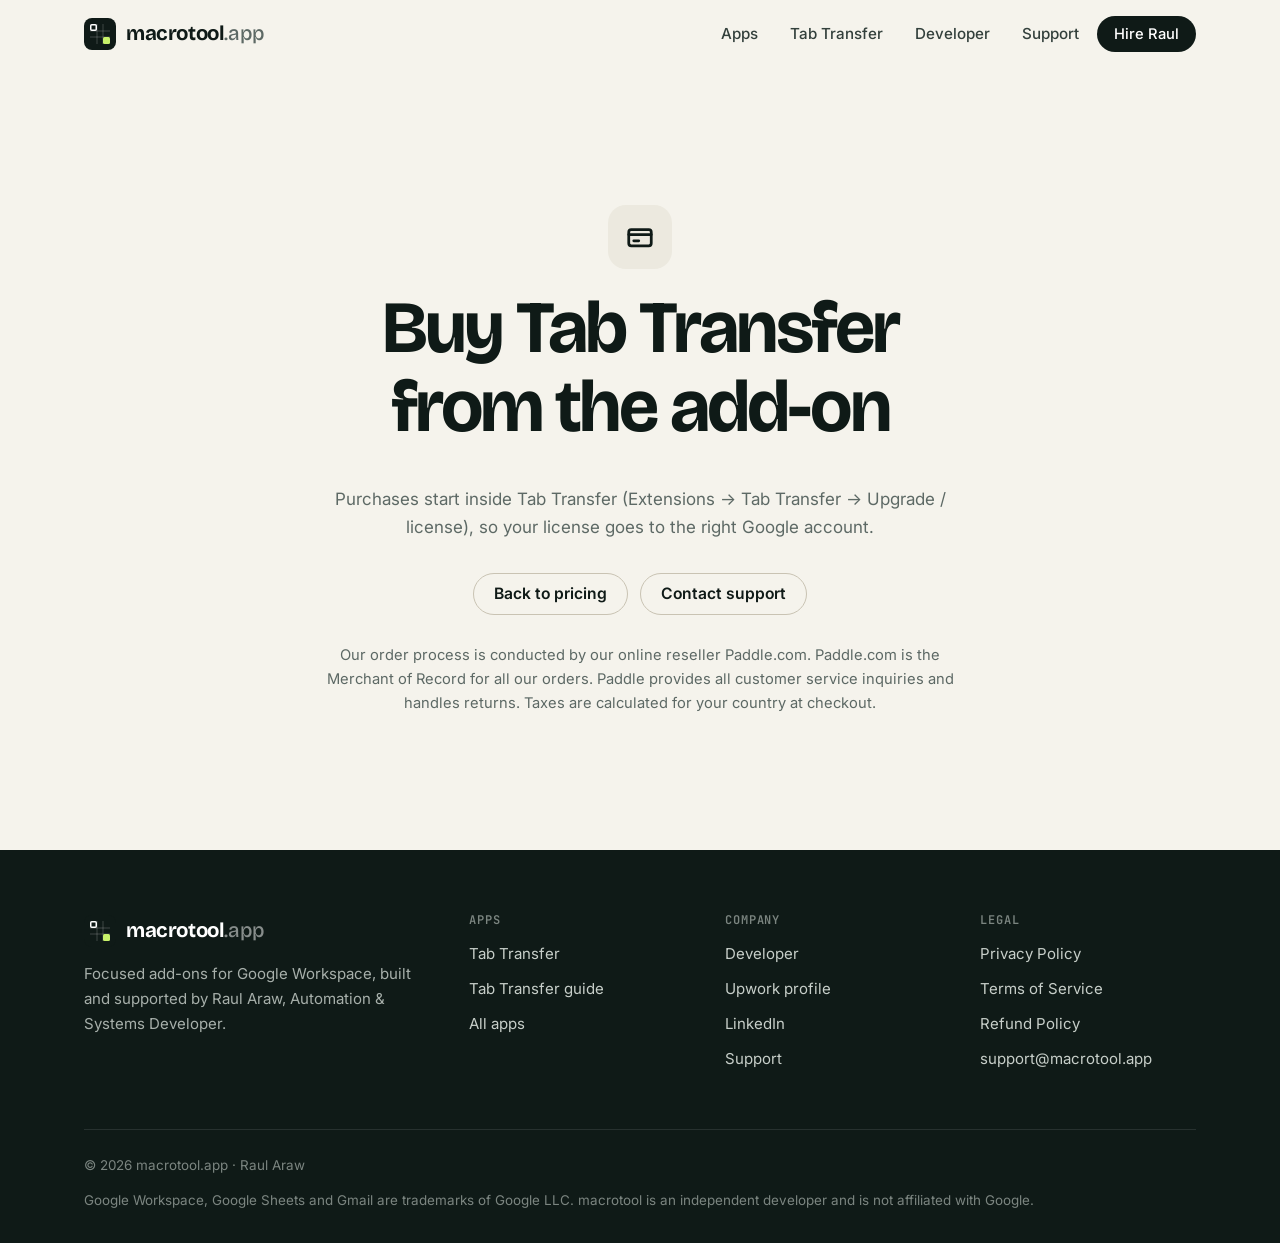
==== checkout/index.html @ 1a5c3128 "Switch payments to Paddle (Merchant of Record): checkout page, refund policy, terms, privacy - /chec" ====
<!doctype html>
<html lang="en" class="no-js">
<head>
<meta charset="utf-8">
<meta name="viewport" content="width=device-width, initial-scale=1">
<title>Checkout | macrotool</title>
<meta name="description" content="Secure checkout for macrotool add-ons, provided by Paddle.">
<meta name="robots" content="noindex">
<link rel="canonical" href="https://macrotool.app/checkout/">
<meta property="og:type" content="website">
<meta property="og:site_name" content="macrotool">
<meta property="og:title" content="Checkout">
<meta property="og:description" content="Secure checkout for macrotool add-ons, provided by Paddle.">
<meta property="og:url" content="https://macrotool.app/checkout/">
<meta property="og:image" content="https://macrotool.app/assets/img/og-image.png">
<meta name="twitter:card" content="summary_large_image">
<meta name="theme-color" content="#f5f3ec">
<link rel="icon" href="../favicon.svg" type="image/svg+xml">
<link rel="apple-touch-icon" href="../assets/img/apple-touch-icon.png">
<link rel="preconnect" href="https://fonts.googleapis.com">
<link rel="preconnect" href="https://fonts.gstatic.com" crossorigin>
<link href="https://fonts.googleapis.com/css2?family=Bricolage+Grotesque:opsz,wght@12..96,500;12..96,600;12..96,700&family=Inter:wght@400;500;600;700&family=JetBrains+Mono:wght@400;500;600&display=swap" rel="stylesheet">
<link rel="stylesheet" href="../assets/css/style.css">
<script>document.documentElement.classList.remove('no-js')</script>
</head>
<body>
<a class="skip" href="#main">Skip to content</a>
<header class="site-header">
  <nav class="wrap nav" aria-label="Main">
    <a class="brand" href="../index.html" aria-label="macrotool home"><svg viewBox="0 0 32 32" aria-hidden="true"><rect width="32" height="32" rx="8" fill="#0f1a17"/><path d="M6 13h20M6 19h20M13 6v20M19 6v20" stroke="#fff" stroke-opacity=".2" stroke-width="1"/><rect x="6.75" y="6.75" width="5.5" height="5.5" rx="1" fill="none" stroke="#fff" stroke-width="1.5"/><rect x="19" y="19" width="7" height="7" rx="1.5" fill="#c8f26a"/></svg><span>macrotool<span class="tld">.app</span></span></a>
    <button class="nav-toggle" aria-label="Open menu" aria-expanded="false" aria-controls="nav-links"><svg viewBox="0 0 24 24" fill="none" stroke="currentColor" stroke-width="2" stroke-linecap="round" aria-hidden="true"><path d="M4 7h16M4 12h16M4 17h16"/></svg></button>
    <ul class="nav-links" id="nav-links"><li><a href="../index.html#apps">Apps</a></li><li><a href="../apps/tab-transfer/">Tab Transfer</a></li><li><a href="../index.html#developer">Developer</a></li><li><a href="../support/">Support</a></li><li><a class="btn btn-primary" href="https://www.upwork.com/freelancers/~010acf1b6183b365bc?mp_source=share" target="_blank" rel="noopener">Hire Raul</a></li></ul>
  </nav>
</header>
<main id="main">
<section class="section">
  <div class="wrap">
    <div id="thanks" class="thanks pending" aria-live="polite">
      <div class="state-ico" aria-hidden="true"><svg viewBox="0 0 24 24" fill="none" stroke="currentColor" stroke-width="2.2" stroke-linecap="round" stroke-linejoin="round"><rect x="3" y="6" width="18" height="13" rx="2"/><path d="M3 10h18M7 15h4"/></svg></div>
      <h1 id="t-title">Opening secure checkout…</h1>
      <p id="t-text" style="color:var(--muted)">The payment window opens on this page in a moment.</p>
      <div class="hero-actions" style="justify-content:center;margin-top:32px">
        <a class="btn btn-ghost" href="../apps/tab-transfer/#pricing">Back to pricing</a>
        <a class="btn btn-ghost" href="../support/">Contact support</a>
      </div>
      <p style="margin-top:28px;color:var(--muted);font-size:.92rem">Our order process is conducted by our online reseller Paddle.com. Paddle.com is the Merchant of Record for all our orders. Paddle provides all customer service inquiries and handles returns. Taxes are calculated for your country at checkout.</p>
    </div>
  </div>
</section>
<script src="https://cdn.paddle.com/paddle/v2/paddle.js"></script>
<script>
(function () {
  // Public Paddle.js client-side tokens (safe to publish; they can only open checkouts).
  var TOKENS = { live: 'live_4203a94ff4bc2932bb79953df84', sandbox: '' };
  var THANKS = '../apps/tab-transfer/thanks/';
  var q = new URLSearchParams(location.search);
  var env = q.get('env') === 'sandbox' ? 'sandbox' : 'live';
  var title = document.getElementById('t-title');
  var text = document.getElementById('t-text');
  function say(t, m) { title.textContent = t; text.textContent = m; }

  if (!q.get('_ptxn')) {
    say('Buy Tab Transfer from the add-on', 'Purchases start inside Tab Transfer (Extensions \u2192 Tab Transfer \u2192 Upgrade / license), so your license goes to the right Google account.');
    return;
  }
  if (!window.Paddle || !TOKENS[env]) {
    say('Checkout could not load', 'Please try again in a minute, or email support@macrotool.app.');
    return;
  }
  if (env === 'sandbox') Paddle.Environment.set('sandbox');
  Paddle.Initialize({
    token: TOKENS[env],
    checkout: { settings: { displayMode: 'overlay', theme: 'light', locale: 'en' } },
    eventCallback: function (ev) {
      if (!ev || !ev.name) return;
      if (ev.name === 'checkout.loaded') say('Complete your purchase', 'Enter your details in the secure Paddle window.');
      if (ev.name === 'checkout.completed') {
        var id = ev.data && ev.data.transaction_id;
        location.href = THANKS + (id ? '?txn=' + encodeURIComponent(id) : '');
      }
      if (ev.name === 'checkout.closed') say('Checkout closed', 'No payment was taken. You can start again from Tab Transfer whenever you like.');
      if (ev.name === 'checkout.error') say('Something went wrong', 'No payment was taken. Please try again from Tab Transfer, or email support@macrotool.app.');
    }
  });
})();
</script>
</main>
<footer class="site-footer">
  <div class="wrap">
    <div class="foot-grid">
      <div>
        <a class="brand" href="../index.html"><svg viewBox="0 0 32 32" aria-hidden="true"><rect width="32" height="32" rx="8" fill="#0f1a17"/><path d="M6 13h20M6 19h20M13 6v20M19 6v20" stroke="#fff" stroke-opacity=".2" stroke-width="1"/><rect x="6.75" y="6.75" width="5.5" height="5.5" rx="1" fill="none" stroke="#fff" stroke-width="1.5"/><rect x="19" y="19" width="7" height="7" rx="1.5" fill="#c8f26a"/></svg><span>macrotool<span class="tld">.app</span></span></a>
        <p style="max-width:30em">Focused add-ons for Google Workspace, built and supported by Raul Araw, Automation &amp; Systems Developer.</p>
      </div>
      <div><h4>Apps</h4><ul><li><a href="../apps/tab-transfer/">Tab Transfer</a></li><li><a href="../apps/tab-transfer/help/">Tab Transfer guide</a></li><li><a href="../index.html#apps">All apps</a></li></ul></div>
      <div><h4>Company</h4><ul><li><a href="../index.html#developer">Developer</a></li><li><a href="https://www.upwork.com/freelancers/~010acf1b6183b365bc?mp_source=share" target="_blank" rel="noopener">Upwork profile</a></li><li><a href="https://www.linkedin.com/in/raularaw/" target="_blank" rel="noopener me">LinkedIn</a></li><li><a href="../support/">Support</a></li></ul></div>
      <div><h4>Legal</h4><ul><li><a href="../privacy/">Privacy Policy</a></li><li><a href="../terms/">Terms of Service</a></li><li><a href="../refunds/">Refund Policy</a></li><li><a href="mailto:support@macrotool.app">support@macrotool.app</a></li></ul></div>
    </div>
    <div class="foot-bottom"><span>&copy; <span data-year>2026</span> macrotool.app &middot; Raul Araw</span><span>Google Workspace, Google Sheets and Gmail are trademarks of Google LLC. macrotool is an independent developer and is not affiliated with Google.</span></div>
  </div>
</footer>
<script src="../assets/js/main.js" defer></script>
</body>
</html>
---- assets/css/style.css ----
/* macrotool.app — shared styles */
:root {
  --ink: #0f1a17;
  --ink-2: #33403c;
  --muted: #5d6965;
  --paper: #f5f3ec;
  --paper-2: #ece9df;
  --surface: #ffffff;
  --line: #ddd8cb;
  --line-2: #c9c3b3;
  --green: #0b5d46;
  --green-2: #0f7a5c;
  --green-deep: #08362a;
  --lime: #c8f26a;
  --lime-2: #e6fab4;
  --amber: #f2b33d;
  --radius: 14px;
  --radius-sm: 8px;
  --shadow: 0 1px 0 rgba(15, 26, 23, .04), 0 12px 32px -12px rgba(15, 26, 23, .18);
  --font-display: "Bricolage Grotesque", "Segoe UI", system-ui, sans-serif;
  --font-body: "Inter", "Segoe UI", system-ui, sans-serif;
  --font-mono: "JetBrains Mono", ui-monospace, "Cascadia Code", Consolas, monospace;
  --wrap: 1160px;
  color-scheme: light;
}

*, *::before, *::after { box-sizing: border-box; }
html { scroll-behavior: smooth; -webkit-text-size-adjust: 100%; }
body {
  margin: 0;
  background: var(--paper);
  color: var(--ink);
  font: 400 17px/1.65 var(--font-body);
  -webkit-font-smoothing: antialiased;
  overflow-x: hidden;
}
/* keep the page from scrolling sideways on phones (clip keeps the sticky header working) */
html, body { overflow-x: clip; }
img { max-width: 100%; display: block; }
a { color: var(--green); text-underline-offset: 3px; }
a:hover { color: var(--green-2); }
:focus-visible { outline: 3px solid var(--green-2); outline-offset: 3px; border-radius: 4px; }
h1, h2, h3, h4 { font-family: var(--font-display); line-height: 1.08; letter-spacing: -.02em; margin: 0 0 .5em; font-weight: 700; }
h1 { font-size: clamp(2.5rem, 6vw, 4.6rem); letter-spacing: -.035em; }
h2 { font-size: clamp(1.9rem, 3.6vw, 2.8rem); letter-spacing: -.03em; }
h3 { font-size: 1.3rem; letter-spacing: -.01em; }
p { margin: 0 0 1em; }
code, kbd, .mono { font-family: var(--font-mono); font-size: .88em; }
code { background: var(--paper-2); padding: .12em .4em; border-radius: 5px; }
kbd { border: 1px solid var(--line-2); border-bottom-width: 2px; border-radius: 5px; padding: .05em .4em; background: var(--surface); }

.wrap { width: 100%; max-width: var(--wrap); margin: 0 auto; padding: 0 24px; }
@media (max-width: 600px) { .wrap { padding: 0 16px; } body { font-size: 16px; } }

.skip { position: absolute; left: -999px; top: 8px; background: var(--ink); color: #fff; padding: 8px 14px; border-radius: 8px; z-index: 100; }
.skip:focus { left: 8px; }

/* ---------- header ---------- */
.site-header {
  position: sticky; top: 0; z-index: 50;
  background: color-mix(in srgb, var(--paper) 88%, transparent);
  backdrop-filter: saturate(1.4) blur(10px);
  -webkit-backdrop-filter: saturate(1.4) blur(10px);
  border-bottom: 1px solid transparent;
  transition: border-color .2s;
}
.site-header.scrolled { border-bottom-color: var(--line); }
.nav { display: flex; align-items: center; justify-content: space-between; height: 68px; gap: 16px; }
.brand { display: inline-flex; align-items: center; gap: 10px; text-decoration: none; color: var(--ink); font-family: var(--font-display); font-weight: 700; font-size: 1.28rem; letter-spacing: -.02em; }
.brand:hover { color: var(--ink); }
.brand svg { width: 32px; height: 32px; flex: none; }
.brand .tld { color: var(--muted); font-weight: 500; }
.nav-links { display: flex; align-items: center; gap: 4px; list-style: none; margin: 0; padding: 0; }
.nav-links a { display: block; padding: 8px 14px; border-radius: 999px; text-decoration: none; color: var(--ink-2); font-weight: 500; font-size: .95rem; }
.nav-links a:hover, .nav-links a[aria-current="page"] { background: var(--paper-2); color: var(--ink); }
.nav-toggle { display: none; background: none; border: 1px solid var(--line-2); border-radius: 10px; width: 42px; height: 42px; cursor: pointer; color: var(--ink); }
.nav-toggle svg { width: 20px; height: 20px; }
@media (max-width: 820px) {
  .nav-toggle { display: inline-grid; place-items: center; }
  .nav-links { position: absolute; top: 68px; left: 0; right: 0; flex-direction: column; align-items: stretch; background: var(--paper); border-bottom: 1px solid var(--line); padding: 8px 16px 16px; display: none; }
  .nav-links.open { display: flex; }
  .nav-links a { padding: 12px 14px; }
  .nav-links .btn { margin-top: 6px; text-align: center; justify-content: center; }
}

/* ---------- buttons ---------- */
.btn {
  display: inline-flex; align-items: center; gap: 8px;
  padding: 12px 20px; border-radius: 999px; border: 1px solid transparent;
  font: 600 .98rem/1 var(--font-body); text-decoration: none; cursor: pointer;
  transition: transform .15s ease, background .15s, box-shadow .15s, color .15s;
}
.btn svg { width: 18px; height: 18px; }
.btn-primary { background: var(--ink); color: #fff; }
.btn-primary:hover { background: var(--green); color: #fff; transform: translateY(-1px); }
.btn-lime { background: var(--lime); color: var(--ink); }
.btn-lime:hover { background: #d6f78a; color: var(--ink); transform: translateY(-1px); }
.btn-ghost { background: transparent; color: var(--ink); border-color: var(--line-2); }
.btn-ghost:hover { border-color: var(--ink); color: var(--ink); }
.btn-ghost-light { color: #fff; border-color: rgba(255,255,255,.3); background: transparent; }
.btn-ghost-light:hover { color: #fff; border-color: #fff; }
.nav-links .btn { padding: 10px 16px; font-size: .92rem; }
.nav-links .btn-primary, .nav-links .btn-primary:hover { color: #fff; }

/* ---------- labels / cell references ---------- */
.cellref {
  display: inline-flex; align-items: center; gap: 10px;
  font: 500 .78rem/1 var(--font-mono); letter-spacing: .04em; text-transform: uppercase; color: var(--muted);
  margin-bottom: 18px;
}
.cellref b { display: inline-grid; place-items: center; min-width: 30px; height: 22px; padding: 0 6px; border: 1.5px solid var(--green); color: var(--green); border-radius: 4px; font-weight: 600; background: var(--surface); }
.on-dark .cellref { color: rgba(255,255,255,.6); }
.on-dark .cellref b { border-color: var(--lime); color: var(--lime); background: transparent; }

/* ---------- hero ---------- */
.hero { position: relative; padding: 72px 0 96px; overflow: hidden; }
.grid-bg {
  position: absolute; inset: 0; z-index: -1; pointer-events: none;
  background-image:
    linear-gradient(var(--line) 1px, transparent 1px),
    linear-gradient(90deg, var(--line) 1px, transparent 1px);
  background-size: 120px 34px;
  background-position: -1px -1px;
  mask-image: radial-gradient(ellipse 80% 70% at 70% 30%, #000 20%, transparent 75%);
  -webkit-mask-image: radial-gradient(ellipse 80% 70% at 70% 30%, #000 20%, transparent 75%);
  opacity: .7;
}
.hero-inner { display: grid; grid-template-columns: 1.05fr .95fr; gap: 56px; align-items: center; }
.hero h1 .hl { position: relative; white-space: nowrap; }
.hero h1 .hl::after { content: ""; position: absolute; left: -4px; right: -4px; bottom: .06em; height: .32em; background: var(--lime); z-index: -1; border-radius: 3px; }
.hero .lede { font-size: 1.2rem; color: var(--ink-2); max-width: 34em; }
.hero-actions { display: flex; flex-wrap: wrap; gap: 12px; margin-top: 28px; }
.hero-meta { display: flex; flex-wrap: wrap; gap: 8px 22px; margin-top: 32px; color: var(--muted); font-size: .92rem; }
.hero-meta span { display: inline-flex; align-items: center; gap: 8px; }
.hero-meta svg { width: 16px; height: 16px; color: var(--green); }
@media (max-width: 960px) { .hero-inner { grid-template-columns: 1fr; gap: 44px; } .hero { padding: 48px 0 72px; } }

/* formula bar + sheet mock */
.sheet {
  background: var(--surface); border: 1px solid var(--line-2); border-radius: var(--radius);
  box-shadow: var(--shadow); overflow: hidden; font-size: .86rem;
}
.sheet-bar { display: flex; align-items: center; gap: 0; border-bottom: 1px solid var(--line); font-family: var(--font-mono); font-size: .8rem; }
.sheet-bar .ref { padding: 10px 14px; border-right: 1px solid var(--line); color: var(--muted); min-width: 64px; }
.sheet-bar .fx { padding: 10px 12px; color: var(--muted); font-style: italic; border-right: 1px solid var(--line); }
.sheet-bar .formula { padding: 10px 14px; color: var(--ink); white-space: nowrap; overflow: hidden; text-overflow: ellipsis; flex: 1; }
.formula .fn { color: var(--green); font-weight: 600; }
.formula .str { color: #a2541b; }
.caret { display: inline-block; width: 2px; height: 1.05em; background: var(--ink); vertical-align: -2px; margin-left: 1px; animation: blink 1.1s steps(1) infinite; }
@keyframes blink { 50% { opacity: 0; } }

.sheet table { width: 100%; border-collapse: collapse; table-layout: fixed; }
.sheet th, .sheet td { border-right: 1px solid var(--line); border-bottom: 1px solid var(--line); padding: 8px 10px; text-align: left; white-space: nowrap; overflow: hidden; text-overflow: ellipsis; }
.sheet th { background: var(--paper); font: 500 .74rem/1 var(--font-mono); color: var(--muted); text-align: center; padding: 6px; }
.sheet th:first-child, .sheet td:first-child { width: 38px; text-align: center; background: var(--paper); color: var(--muted); font: 500 .74rem/1 var(--font-mono); }
.sheet tr.head td { font-weight: 600; background: #fbfaf6; }
.sheet td:last-child, .sheet th:last-child { border-right: 0; }
.pill { display: inline-block; padding: 2px 10px; border-radius: 999px; font-size: .76rem; font-weight: 600; }
.pill.wait { background: #fdf0d2; color: #8a5a00; }
.pill.go { background: var(--lime-2); color: #2c5300; }
.pill.done { background: #dcefe8; color: var(--green); }
.pill.neutral { background: var(--paper-2); color: var(--ink-2); }
.sheet-tabs { display: flex; gap: 2px; padding: 6px 8px 0; background: var(--paper); border-top: 1px solid var(--line); font-size: .8rem; }
.sheet-tabs span { padding: 7px 14px; border-radius: 8px 8px 0 0; color: var(--muted); display: inline-flex; gap: 6px; align-items: center; }
.sheet-tabs span.active { background: var(--surface); color: var(--green); font-weight: 600; box-shadow: inset 0 2px 0 var(--green); }
.sheet-tabs .count { font: 600 .7rem/1 var(--font-mono); background: var(--paper-2); padding: 3px 6px; border-radius: 6px; color: var(--ink-2); }

/* animated transfer demo */
.demo tr.mover td { transition: background .3s; }
.demo.play tr.mover { animation: moveRow 6s ease-in-out infinite; }
.demo.play tr.mover .status-a { animation: swapA 6s steps(1) infinite; }
.demo.play tr.mover .status-b { animation: swapB 6s steps(1) infinite; }
.demo.play .count-done { animation: bump 6s ease infinite; }
.swap { display: inline-grid; }
.swap > * { grid-area: 1 / 1; justify-self: start; }
.status-b { opacity: 0; }
@keyframes swapA { 0%, 24% { opacity: 1; } 25%, 100% { opacity: 0; } }
@keyframes swapB { 0%, 24% { opacity: 0; } 25%, 100% { opacity: 1; } }
@keyframes moveRow {
  0%, 24% { opacity: 1; transform: none; background: transparent; }
  25%, 45% { background: var(--lime-2); opacity: 1; transform: none; }
  62% { opacity: 0; transform: translateX(40px); }
  63%, 88% { opacity: 0; transform: translateX(-20px); }
  100% { opacity: 1; transform: none; }
}
@keyframes bump {
  0%, 60% { background: var(--paper-2); color: var(--ink-2); }
  64%, 86% { background: var(--green); color: #fff; }
  100% { background: var(--paper-2); color: var(--ink-2); }
}
@media (prefers-reduced-motion: reduce) {
  .demo.play tr.mover, .demo.play .count-done, .caret { animation: none !important; }
}

/* floating chips around hero mock */
.mock-wrap { position: relative; }
.chip {
  position: absolute; z-index: 2; background: var(--ink); color: #fff; border-radius: 12px; padding: 10px 14px;
  font-size: .82rem; line-height: 1.3; box-shadow: var(--shadow); display: flex; gap: 10px; align-items: center;
}
.chip svg { width: 18px; height: 18px; color: var(--lime); flex: none; }
.chip small { display: block; color: rgba(255,255,255,.6); font-size: .74rem; }
.chip-a { right: -18px; top: -22px; }
.chip-b { left: -22px; bottom: -26px; background: var(--surface); color: var(--ink); border: 1px solid var(--line-2); }
.chip-b svg { color: var(--green); }
.chip-b small { color: var(--muted); }
@media (max-width: 600px) { .chip-a { right: 6px; top: -30px; } .chip-b { left: 6px; bottom: -34px; } }

/* ---------- sections ---------- */
.section { padding: 96px 0; }
.section-tight { padding: 64px 0; }
.section-head { max-width: 680px; margin-bottom: 48px; }
.section-head p { color: var(--muted); font-size: 1.08rem; }
.dark { background: var(--green-deep); color: #e8efe9; }
.dark h2, .dark h3 { color: #fff; }
.dark a { color: var(--lime); }
.band { border-top: 1px solid var(--line); border-bottom: 1px solid var(--line); background: var(--surface); }
@media (max-width: 600px) { .section { padding: 64px 0; } }

/* app cards */
.apps-grid { display: grid; grid-template-columns: repeat(3, 1fr); gap: 20px; }
.app-card {
  position: relative; display: flex; flex-direction: column; background: var(--surface); border: 1px solid var(--line);
  border-radius: var(--radius); padding: 28px; text-decoration: none; color: var(--ink); min-height: 300px;
  transition: transform .2s ease, box-shadow .2s, border-color .2s;
}
a.app-card:hover { transform: translateY(-3px); box-shadow: var(--shadow); border-color: var(--line-2); color: var(--ink); }
.app-card.featured { grid-column: span 2; background: var(--ink); color: #e8efe9; border-color: var(--ink); display: grid; grid-template-columns: 1fr 1fr; gap: 28px; align-items: center; }
.app-card.featured h3 { color: #fff; font-size: 1.9rem; }
.app-card.featured p { color: rgba(232,239,233,.78); }
a.app-card.featured:hover { color: #e8efe9; border-color: var(--green); }
.app-icon { width: 56px; height: 56px; border-radius: 14px; display: grid; place-items: center; margin-bottom: 18px; }
.app-icon svg { width: 56px; height: 56px; }
.app-tag { display: inline-flex; align-items: center; gap: 6px; font: 600 .72rem/1 var(--font-mono); text-transform: uppercase; letter-spacing: .06em; padding: 6px 10px; border-radius: 999px; margin-bottom: 14px; }
.app-tag.live { background: var(--lime); color: var(--ink); }
.app-tag.soon { background: var(--paper-2); color: var(--muted); }
.app-card .more { margin-top: auto; padding-top: 16px; font-weight: 600; display: inline-flex; align-items: center; gap: 6px; color: var(--green); }
.app-card.featured .more { color: var(--lime); }
.app-card .more svg { width: 18px; height: 18px; transition: transform .2s; }
a.app-card:hover .more svg { transform: translateX(4px); }
.app-card.ghost { border-style: dashed; background: transparent; }
.app-card.ghost h3 { color: var(--ink-2); }
.app-card.ghost p { color: var(--muted); }
.featured .sheet { color: var(--ink); font-size: .8rem; }
@media (max-width: 960px) {
  .apps-grid { grid-template-columns: 1fr 1fr; }
  .app-card.featured { grid-column: span 2; grid-template-columns: 1fr; }
}
@media (max-width: 640px) {
  .apps-grid { grid-template-columns: 1fr; }
  .app-card.featured { grid-column: auto; }
}

/* pillars */
.pillars { display: grid; grid-template-columns: repeat(3, 1fr); gap: 0; border-top: 1px solid var(--line); }
.pillar { padding: 32px 28px 8px 0; border-right: 1px solid var(--line); }
.pillar + .pillar { padding-left: 28px; }
.pillar:last-child { border-right: 0; }
.pillar .num { font: 600 .8rem/1 var(--font-mono); color: var(--green); margin-bottom: 16px; display: block; }
.pillar p { color: var(--muted); }
@media (max-width: 820px) {
  .pillars { grid-template-columns: 1fr; }
  .pillar, .pillar + .pillar { padding: 24px 0 4px; border-right: 0; border-bottom: 1px solid var(--line); }
}

/* developer */
.dev { display: grid; grid-template-columns: 380px 1fr; gap: 64px; align-items: start; }
.dev-photo { position: relative; }
.dev-photo img { border-radius: 18px; aspect-ratio: 1 / 1; object-fit: cover; width: 100%; filter: saturate(.95); }
.dev-photo::before { content: ""; position: absolute; inset: 14px -14px -14px 14px; border: 1.5px solid var(--lime); border-radius: 18px; z-index: -1; }
.badge-row { display: flex; flex-wrap: wrap; gap: 10px; margin: 18px 0 26px; }
.badge {
  display: inline-flex; align-items: center; gap: 8px; padding: 8px 14px; border-radius: 999px;
  background: rgba(255,255,255,.07); border: 1px solid rgba(255,255,255,.14); font-size: .88rem; color: #fff;
}
.badge svg { width: 16px; height: 16px; color: var(--lime); }
.dev h2 { margin-bottom: .2em; }
.dev .role { font-family: var(--font-mono); color: var(--lime); font-size: .95rem; letter-spacing: .02em; }
.dev .bio { color: rgba(232,239,233,.82); font-size: 1.06rem; max-width: 40em; }
.skills { display: grid; grid-template-columns: repeat(2, 1fr); gap: 2px; margin: 32px 0; border-radius: 12px; overflow: hidden; }
.skill { background: rgba(255,255,255,.05); padding: 18px 20px; }
.skill h4 { font-size: 1rem; color: #fff; margin-bottom: .3em; letter-spacing: 0; }
.skill p { margin: 0; color: rgba(232,239,233,.68); font-size: .9rem; line-height: 1.5; }
.dev-photo .caption { margin-top: 26px; font-size: .9rem; color: rgba(232,239,233,.65); }
.dev-photo .caption strong { color: #fff; display: block; font-size: 1.05rem; }
@media (max-width: 900px) {
  .dev { grid-template-columns: 1fr; gap: 40px; }
  .dev-photo { max-width: 320px; }
}
@media (max-width: 560px) { .skills { grid-template-columns: 1fr; } }

/* work list */
.work { list-style: none; padding: 0; margin: 0; counter-reset: w; }
.work li { display: grid; grid-template-columns: 64px 1fr; gap: 16px; padding: 20px 0; border-top: 1px solid rgba(255,255,255,.12); }
.work li::before { counter-increment: w; content: "0" counter(w); font: 600 .85rem/1.9 var(--font-mono); color: var(--lime); }
.work h4 { margin: 0 0 .25em; font-size: 1.05rem; color: #fff; letter-spacing: 0; }
.work p { margin: 0; color: rgba(232,239,233,.7); font-size: .94rem; }

/* CTA band */
.cta { background: var(--lime); border-radius: 22px; padding: 56px; display: grid; grid-template-columns: 1fr auto; gap: 32px; align-items: center; }
.cta h2 { margin: 0 0 .25em; }
.cta p { margin: 0; color: var(--ink-2); }
@media (max-width: 760px) { .cta { grid-template-columns: 1fr; padding: 36px 24px; } }

/* ---------- product page ---------- */
.crumbs { font-size: .88rem; color: var(--muted); margin-bottom: 22px; }
.crumbs a { color: var(--muted); }
.product-hero h1 { font-size: clamp(2.6rem, 6vw, 4.4rem); }
.product-title { display: flex; align-items: center; gap: 18px; margin-bottom: 18px; }
.product-title svg { width: 64px; height: 64px; flex: none; }
.product-title h1 { margin: 0; }
.status-line { display: flex; flex-wrap: wrap; gap: 8px; margin-bottom: 22px; }

.features { display: grid; grid-template-columns: repeat(3, 1fr); gap: 20px; }
.feature { background: var(--surface); border: 1px solid var(--line); border-radius: var(--radius); padding: 26px; }
.feature .ic { width: 44px; height: 44px; border-radius: 12px; display: grid; place-items: center; background: var(--lime-2); color: var(--green); margin-bottom: 16px; }
.feature .ic svg { width: 22px; height: 22px; }
.feature h3 { font-size: 1.12rem; margin-bottom: .4em; }
.feature p { color: var(--muted); font-size: .95rem; margin: 0; }
@media (max-width: 900px) { .features { grid-template-columns: 1fr 1fr; } }
@media (max-width: 600px) { .features { grid-template-columns: 1fr; } }

.steps { list-style: none; padding: 0; margin: 0; display: grid; grid-template-columns: repeat(4, 1fr); gap: 20px; counter-reset: s; }
.steps li { position: relative; padding-top: 52px; }
.steps li::before { counter-increment: s; content: counter(s); position: absolute; top: 0; left: 0; width: 38px; height: 38px; border-radius: 50%; background: var(--ink); color: var(--lime); display: grid; place-items: center; font: 700 1rem/1 var(--font-display); }
.steps li::after { content: ""; position: absolute; top: 19px; left: 50px; right: -10px; height: 1px; background: var(--line-2); }
.steps li:last-child::after { display: none; }
.steps h3 { font-size: 1.1rem; }
.steps p { color: var(--muted); font-size: .95rem; }
@media (max-width: 900px) { .steps { grid-template-columns: 1fr 1fr; } .steps li::after { display: none; } }
@media (max-width: 560px) { .steps { grid-template-columns: 1fr; } }

.split { display: grid; grid-template-columns: 1fr 1fr; gap: 56px; align-items: center; }
@media (max-width: 900px) { .split { grid-template-columns: 1fr; gap: 36px; } }

.check-list { list-style: none; padding: 0; margin: 0 0 1em; }
.check-list li { position: relative; padding-left: 32px; margin-bottom: 12px; }
.check-list li::before { content: ""; position: absolute; left: 0; top: .32em; width: 20px; height: 20px; border-radius: 6px; background: var(--lime) url("data:image/svg+xml,%3Csvg xmlns='http://www.w3.org/2000/svg' viewBox='0 0 24 24' fill='none' stroke='%230f1a17' stroke-width='3' stroke-linecap='round' stroke-linejoin='round'%3E%3Cpath d='M5 12l5 5L20 7'/%3E%3C/svg%3E") center/13px no-repeat; }
.dark .check-list li::before { background-color: var(--lime); }

/* email mock */
.mail { background: var(--surface); border: 1px solid var(--line-2); border-radius: var(--radius); box-shadow: var(--shadow); overflow: hidden; color: var(--ink); }
.mail-head { padding: 16px 20px; border-bottom: 1px solid var(--line); font-size: .88rem; }
.mail-head .subj { font-weight: 700; font-size: 1.02rem; margin-bottom: 4px; }
.mail-head .from { color: var(--muted); }
.mail-body { padding: 18px 20px; font-size: .92rem; }
.mail-body table { border-collapse: collapse; margin-top: 10px; font-size: .86rem; }
.mail-body td { padding: 6px 10px; border-bottom: 1px solid var(--line); }
.mail-body td:first-child { background: #f1f5f4; font-weight: 600; color: #24403b; }
.token { font-family: var(--font-mono); font-size: .8em; background: var(--lime-2); color: #2c5300; padding: 1px 6px; border-radius: 4px; }

/* permissions table */
.perm { width: 100%; border-collapse: collapse; background: var(--surface); border: 1px solid var(--line); border-radius: var(--radius); overflow: hidden; font-size: .95rem; }
.perm th, .perm td { text-align: left; padding: 14px 18px; border-bottom: 1px solid var(--line); vertical-align: top; }
.perm th { background: var(--paper); font-size: .78rem; text-transform: uppercase; letter-spacing: .06em; color: var(--muted); font-weight: 600; }
.perm tr:last-child td { border-bottom: 0; }
.perm code { font-size: .78rem; word-break: break-all; }
.table-scroll { overflow-x: auto; border-radius: var(--radius); }

/* FAQ */
.faq { border-top: 1px solid var(--line); }
.faq details { border-bottom: 1px solid var(--line); }
.faq summary { list-style: none; cursor: pointer; padding: 22px 44px 22px 0; position: relative; font-family: var(--font-display); font-weight: 600; font-size: 1.15rem; letter-spacing: -.01em; }
.faq summary::-webkit-details-marker { display: none; }
.faq summary::after { content: "+"; position: absolute; right: 4px; top: 50%; transform: translateY(-50%); font: 400 1.6rem/1 var(--font-body); color: var(--green); transition: transform .2s; }
.faq details[open] summary::after { transform: translateY(-50%) rotate(45deg); }
.faq .ans { padding: 0 0 22px; color: var(--ink-2); max-width: 760px; }

/* ---------- docs / legal ---------- */
.doc-layout { display: grid; grid-template-columns: 240px 1fr; gap: 64px; align-items: start; padding: 56px 0 96px; }
.toc { position: sticky; top: 96px; font-size: .92rem; }
.toc h4 { font: 600 .75rem/1 var(--font-mono); text-transform: uppercase; letter-spacing: .08em; color: var(--muted); margin-bottom: 14px; }
.toc ol { list-style: none; padding: 0; margin: 0; border-left: 1px solid var(--line); }
.toc a { display: block; padding: 6px 0 6px 16px; color: var(--ink-2); text-decoration: none; margin-left: -1px; border-left: 2px solid transparent; }
.toc a:hover, .toc a.active { color: var(--green); border-left-color: var(--green); }
.doc { max-width: 760px; }
.doc h1 { font-size: clamp(2.2rem, 5vw, 3.4rem); }
.doc h2 { font-size: 1.7rem; margin-top: 2.2em; padding-top: 1.2em; border-top: 1px solid var(--line); scroll-margin-top: 90px; }
.doc h3 { margin-top: 1.6em; scroll-margin-top: 90px; }
.doc ul, .doc ol { padding-left: 1.3em; }
.doc li { margin-bottom: .45em; }
.doc .meta { color: var(--muted); font-size: .95rem; }
.callout { background: var(--surface); border: 1px solid var(--line); border-left: 4px solid var(--green); border-radius: var(--radius-sm); padding: 18px 22px; margin: 1.4em 0; }
.callout.lime { border-left-color: var(--lime); background: #fbfdf3; }
.callout p:last-child { margin-bottom: 0; }
.shot { background: var(--surface); border: 1px solid var(--line); border-radius: var(--radius-sm); padding: 14px 18px; font-family: var(--font-mono); font-size: .85rem; color: var(--ink-2); margin: 1em 0; }
.shot .arrow { color: var(--green); padding: 0 6px; }
@media (max-width: 900px) {
  .doc-layout { grid-template-columns: 1fr; gap: 24px; padding-top: 32px; }
  .toc { position: static; }
  .toc ol { display: flex; flex-wrap: wrap; gap: 4px 12px; border-left: 0; }
  .toc a { padding: 4px 0; border-left: 0; }
}

/* support cards */
.support-grid { display: grid; grid-template-columns: repeat(3, 1fr); gap: 20px; }
.support-card { background: var(--surface); border: 1px solid var(--line); border-radius: var(--radius); padding: 28px; display: flex; flex-direction: column; }
.support-card .ic { width: 44px; height: 44px; border-radius: 12px; display: grid; place-items: center; background: var(--ink); color: var(--lime); margin-bottom: 18px; }
.support-card .ic svg { width: 22px; height: 22px; }
.support-card p { color: var(--muted); }
.support-card .btn { margin-top: auto; align-self: flex-start; }
@media (max-width: 900px) { .support-grid { grid-template-columns: 1fr; } }

/* ---------- footer ---------- */
.site-footer { background: var(--ink); color: rgba(232,239,233,.7); padding: 64px 0 32px; font-size: .94rem; }
.site-footer a { color: rgba(232,239,233,.85); text-decoration: none; }
.site-footer a:hover { color: var(--lime); }
.foot-grid { display: grid; grid-template-columns: 1.6fr 1fr 1fr 1fr; gap: 40px; }
.site-footer .brand { color: #fff; margin-bottom: 14px; }
.site-footer .brand .tld { color: rgba(255,255,255,.5); }
.site-footer h4 { font: 600 .75rem/1 var(--font-mono); text-transform: uppercase; letter-spacing: .08em; color: rgba(232,239,233,.5); margin-bottom: 16px; }
.site-footer ul { list-style: none; padding: 0; margin: 0; }
.site-footer li { margin-bottom: 10px; }
.foot-bottom { margin-top: 48px; padding-top: 24px; border-top: 1px solid rgba(255,255,255,.1); display: flex; flex-wrap: wrap; justify-content: space-between; gap: 12px; font-size: .84rem; color: rgba(232,239,233,.5); }
@media (max-width: 820px) { .foot-grid { grid-template-columns: 1fr 1fr; } .foot-grid > :first-child { grid-column: 1 / -1; } }

/* ---------- reveal ---------- */
.reveal { opacity: 0; transform: translateY(14px); transition: opacity .6s ease, transform .6s ease; }
.reveal.in { opacity: 1; transform: none; }
@media (prefers-reduced-motion: reduce) { .reveal { opacity: 1; transform: none; transition: none; } }
.no-js .reveal { opacity: 1; transform: none; }

/* ---------- fixes ---------- */
.dark .btn-lime, .dark .btn-lime:hover { color: var(--ink); }
.dark .btn-ghost-light, .dark .btn-ghost-light:hover { color: #fff; }
.token { white-space: nowrap; }
.mock-wrap { margin-bottom: 48px; }
.chip-b { bottom: -58px; left: 28px; }
.dev-photo img { position: relative; z-index: 1; }
.dev-photo::before { z-index: 0; }
.app-card.ghost .more { font-size: .95rem; }
@media (max-width: 600px) {
  .mock-wrap { margin-top: 36px; }
  .chip-a { top: -44px; right: 8px; }
  .chip-b { left: 8px; bottom: -60px; }
  .sheet th:nth-child(3), .sheet td:nth-child(3) { display: none; }
}
.dev-photo::before { display: none; }
.dev-photo img { box-shadow: 14px 14px 0 -1.5px var(--green-deep), 14px 14px 0 0 var(--lime); }

/* ---------- pricing */
.pricing { display: grid; grid-template-columns: 1fr 1fr; gap: 22px; max-width: 920px; }
.price-card { position: relative; background: var(--surface); border: 1px solid var(--line); border-radius: 20px; padding: 32px; display: flex; flex-direction: column; gap: 18px; box-shadow: var(--shadow); }
.price-card.pro { background: var(--ink); color: #e8efe9; border-color: var(--ink); }
.price-card.pro .check-list li { color: #e8efe9; }
.price-name { font-family: var(--font-display); font-weight: 600; font-size: 1.15rem; }
.price { display: flex; align-items: baseline; gap: 8px; }
.price .amt { font-family: var(--font-display); font-weight: 700; font-size: 3.2rem; line-height: 1; letter-spacing: -.02em; }
.price .per { color: var(--muted); font-size: .95rem; }
.price-card.pro .per { color: rgba(232,239,233,.7); }
.price-card .check-list { margin: 0; flex: 1; }
.price-card .btn { align-self: flex-start; }
.price-tag { position: absolute; top: -12px; right: 24px; background: var(--lime); color: var(--ink); font-size: .75rem; font-weight: 700; letter-spacing: .04em; text-transform: uppercase; padding: 5px 11px; border-radius: 999px; }
.price-how { margin: 0; font-size: .9rem; color: rgba(232,239,233,.78); background: rgba(255,255,255,.06); border-radius: 12px; padding: 12px 14px; }
.price-how b { color: var(--lime); font-weight: 600; }
.price-foot { margin-top: 18px; color: var(--muted); font-size: .92rem; }
@media (max-width: 760px) { .pricing { grid-template-columns: 1fr; } .price-card { padding: 26px; } }
.pricing.three { grid-template-columns: repeat(3, 1fr); max-width: 1120px; }
.pricing.three .price-card { padding: 28px; }
@media (max-width: 980px) { .pricing.three { grid-template-columns: 1fr; max-width: 560px; } }

/* ---------- thank-you page */
.thanks { max-width: 640px; margin: 0 auto; text-align: center; padding: 40px 0 24px; }
.thanks .state-ico { width: 64px; height: 64px; border-radius: 18px; display: grid; place-items: center; margin: 0 auto 20px; background: var(--lime); color: var(--ink); }
.thanks .state-ico svg { width: 30px; height: 30px; }
.thanks.pending .state-ico { background: var(--paper-2); }
.thanks.error .state-ico { background: #fde6df; color: #9b2c13; }
.thanks ol { text-align: left; margin: 28px auto 0; max-width: 480px; padding-left: 1.2em; }
.thanks ol li { margin: .45em 0; }
.thanks .who { font-family: var(--font-mono); font-size: .95rem; background: var(--surface); border: 1px solid var(--line); border-radius: 8px; padding: 2px 8px; }

/* ---------- grid children may shrink (stops the home card overflowing on phones) */
.apps-grid > *, .app-card.featured > * { min-width: 0; }
.app-card.featured .sheet { max-width: 100%; overflow: hidden; }
.app-card.featured .sheet table { width: 100%; table-layout: fixed; }
.app-card.featured .sheet td, .app-card.featured .sheet th { overflow: hidden; text-overflow: ellipsis; white-space: nowrap; }
.pay-line { font-size: .95rem; margin: -4px 0 0; }
.app-card.featured .pay-line { color: #e8efe9; }
.app-card.featured .pay-line b { color: var(--lime); }

/* ---------- advantage strip in the product hero */
.edge-strip { list-style: none; margin: 0 0 26px; padding: 0; display: flex; flex-wrap: wrap; gap: 8px; }
.edge-strip li { display: inline-flex; align-items: center; gap: 6px; padding: 6px 12px; border-radius: 999px; background: var(--surface); border: 1px solid var(--line-2); font-size: .86rem; font-weight: 500; color: var(--ink-2); }
.edge-strip li::before { content: ""; width: 7px; height: 7px; border-radius: 50%; background: var(--green-2); flex: none; }
.edge-strip li.hot { background: var(--lime); border-color: var(--lime); color: var(--ink); }
.edge-strip li.hot::before { background: var(--ink); }
.edge-strip b { font-weight: 700; }

/* ---------- comparison table */
.compare-wrap { background: var(--surface); border: 1px solid var(--line); border-radius: 20px; box-shadow: var(--shadow); overflow: hidden; }
.compare { width: 100%; border-collapse: collapse; font-size: .95rem; }
.compare th, .compare td { text-align: left; padding: 15px 18px; border-bottom: 1px solid var(--line); vertical-align: top; }
.compare tbody tr:last-child th, .compare tbody tr:last-child td { border-bottom: 0; }
.compare thead th { font-family: var(--font-display); font-size: 1rem; font-weight: 600; color: var(--ink-2); background: var(--paper); }
.compare thead th.us { background: var(--ink); color: #fff; }
.compare tbody th { font-weight: 600; color: var(--ink); width: 26%; }
.compare td { color: var(--muted); }
.compare td.us { background: #f3fbe2; color: var(--ink); }
.compare td.us b { color: var(--green); }
.compare svg { width: 16px; height: 16px; vertical-align: -3px; margin-right: 2px; }
.compare svg.ok { color: var(--green-2); }
.compare svg.no { color: #b0432a; }
.compare .sr { position: absolute; width: 1px; height: 1px; overflow: hidden; clip: rect(0 0 0 0); }
.compare-note { margin-top: 14px; color: var(--muted); font-size: .85rem; }
@media (max-width: 760px) {
  .compare thead { display: none; }
  .compare, .compare tbody, .compare tr, .compare th, .compare td { display: block; width: auto; }
  .compare tbody tr { border-bottom: 1px solid var(--line); padding: 14px 16px; }
  .compare tbody tr:last-child { border-bottom: 0; }
  .compare tbody th, .compare td { border: 0; padding: 0; }
  .compare tbody th { margin-bottom: 8px; font-size: 1rem; width: auto; }
  .compare td { display: grid; grid-template-columns: 112px 1fr; gap: 10px; padding: 6px 0; font-size: .9rem; }
  .compare td::before { content: attr(data-l); font-weight: 600; font-size: .78rem; color: var(--ink-2); padding-top: 2px; }
  .compare td.us { background: #f3fbe2; border-radius: 10px; padding: 8px 10px; margin: 0 -10px 4px; }
}

/* ---------- pay-once banner */
.pay-once { display: flex; gap: 16px; align-items: center; max-width: 1120px; margin: 0 0 30px; padding: 18px 22px; border-radius: 16px; background: var(--lime); color: var(--ink); }
.pay-once .po-ico { width: 44px; height: 44px; border-radius: 12px; background: var(--ink); color: var(--lime); display: grid; place-items: center; flex: none; }
.pay-once .po-ico svg { width: 22px; height: 22px; }
.pay-once b { display: block; font-family: var(--font-display); font-size: 1.15rem; line-height: 1.25; }
.pay-once span:not(.po-ico) { display: block; font-size: .95rem; color: var(--ink-2); margin-top: 2px; }
@media (max-width: 600px) { .pay-once { align-items: flex-start; padding: 16px; } }
.price-how.light { background: var(--surface); border: 1px solid var(--line); color: var(--ink-2); }
.price-how.light b { color: var(--green); }
@media (max-width: 600px) {
  .app-card.featured { padding: 22px; }
  .app-card.featured .sheet td, .app-card.featured .sheet th { padding-left: 8px; padding-right: 6px; }
  .app-card.featured .sheet td:first-child, .app-card.featured .sheet th:first-child { width: 30px; }
  .app-card.featured .sheet .pill { padding: 2px 7px; font-size: .7rem; }
}
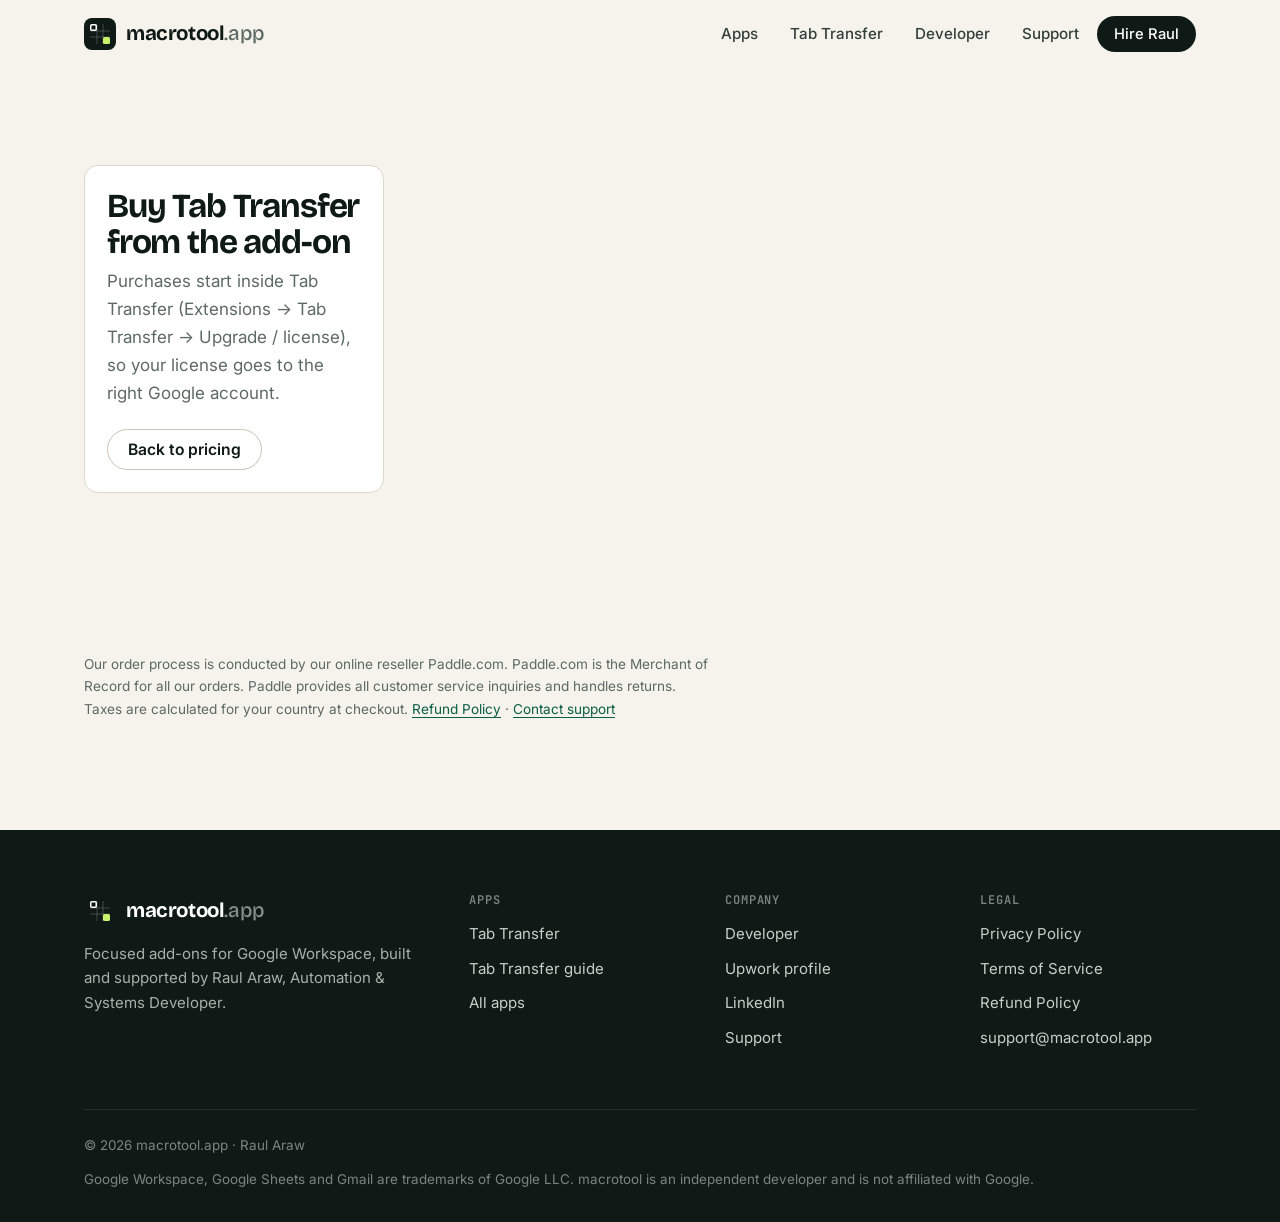
==== commit 7b78df78: "Checkout: inline Paddle form with order summary and a 'Pay on your phone' QR - Paddle checkout now r" ====
--- a/checkout/index.html
+++ b/checkout/index.html
@@ -33,53 +33,138 @@
   </nav>
 </header>
 <main id="main">
+<style>
+  .co { display: grid; grid-template-columns: 300px minmax(0, 1fr) 230px; gap: 28px; align-items: start; }
+  .co-card { background: var(--surface); border: 1px solid var(--line); border-radius: var(--radius); padding: 22px; }
+  .co h1 { font-size: clamp(1.6rem, 3vw, 2.1rem); margin: 0 0 6px; }
+  .co-sum dl { margin: 18px 0 0; display: grid; grid-template-columns: 1fr auto; gap: 8px 0; font-size: .95rem; }
+  .co-sum dd { padding-left: 12px; }
+  .co-sum dt { color: var(--muted); }
+  .co-sum dd { margin: 0; text-align: right; font-variant-numeric: tabular-nums; }
+  .co-sum .total { font-weight: 700; color: var(--ink); border-top: 1px solid var(--line); padding-top: 10px; }
+  .co-item { margin-top: 14px; font-weight: 600; }
+  .co-item small { display: block; font-weight: 400; color: var(--muted); }
+  .co-frame { min-height: 460px; }
+  .co-msg { color: var(--muted); }
+  .co-qr { text-align: center; }
+  .co-qr h2 { font-size: 1.05rem; margin: 0 0 4px; }
+  .co-qr p { color: var(--muted); font-size: .88rem; margin: 0 0 14px; }
+  .co-qr #qr { display: inline-block; padding: 10px; background: #fff; border-radius: 10px; border: 1px solid var(--line); }
+  .co-qr #qr img, .co-qr #qr canvas { display: block; }
+  .co-fine { margin-top: 28px; color: var(--muted); font-size: .85rem; max-width: 70ch; }
+  @media (max-width: 1100px) { .co { grid-template-columns: 280px minmax(0, 1fr); } .co-qr { display: none; } }
+  @media (max-width: 760px) { .co { grid-template-columns: 1fr; } }
+</style>
 <section class="section">
   <div class="wrap">
-    <div id="thanks" class="thanks pending" aria-live="polite">
-      <div class="state-ico" aria-hidden="true"><svg viewBox="0 0 24 24" fill="none" stroke="currentColor" stroke-width="2.2" stroke-linecap="round" stroke-linejoin="round"><rect x="3" y="6" width="18" height="13" rx="2"/><path d="M3 10h18M7 15h4"/></svg></div>
-      <h1 id="t-title">Opening secure checkout…</h1>
-      <p id="t-text" style="color:var(--muted)">The payment window opens on this page in a moment.</p>
-      <div class="hero-actions" style="justify-content:center;margin-top:32px">
-        <a class="btn btn-ghost" href="../apps/tab-transfer/#pricing">Back to pricing</a>
-        <a class="btn btn-ghost" href="../support/">Contact support</a>
+    <div class="co">
+      <div class="co-card co-sum" aria-live="polite">
+        <h1 id="t-title">Checkout</h1>
+        <p id="t-text" class="co-msg">Loading secure checkout…</p>
+        <div id="sum" hidden>
+          <div class="co-item"><span id="s-name"></span><small id="s-price"></small></div>
+          <dl>
+            <dt>Subtotal</dt><dd id="s-sub"></dd>
+            <dt>Tax</dt><dd id="s-tax"></dd>
+            <dt class="total">Total today</dt><dd class="total" id="s-total"></dd>
+          </dl>
+        </div>
+        <div class="hero-actions" style="margin-top:22px">
+          <a class="btn btn-ghost" href="../apps/tab-transfer/#pricing">Back to pricing</a>
+        </div>
       </div>
-      <p style="margin-top:28px;color:var(--muted);font-size:.92rem">Our order process is conducted by our online reseller Paddle.com. Paddle.com is the Merchant of Record for all our orders. Paddle provides all customer service inquiries and handles returns. Taxes are calculated for your country at checkout.</p>
+      <div class="co-frame checkout-frame"></div>
+      <div class="co-card co-qr" id="qr-card" hidden>
+        <h2>Pay on your phone</h2>
+        <p>Scan to finish this purchase on your phone with Apple Pay, Google Pay, PayPal or a card.</p>
+        <div id="qr" aria-label="QR code that opens this checkout on your phone"></div>
+      </div>
     </div>
+    <p class="co-fine">Our order process is conducted by our online reseller Paddle.com. Paddle.com is the Merchant of Record for all our orders. Paddle provides all customer service inquiries and handles returns. Taxes are calculated for your country at checkout. <a href="../refunds/">Refund Policy</a> &middot; <a href="../support/">Contact support</a></p>
   </div>
 </section>
+<script src="../assets/js/qrcode.min.js"></script>
 <script src="https://cdn.paddle.com/paddle/v2/paddle.js"></script>
 <script>
 (function () {
   // Public Paddle.js client-side tokens (safe to publish; they can only open checkouts).
   var TOKENS = { live: 'live_4203a94ff4bc2932bb79953df84', sandbox: '' };
   var THANKS = '../apps/tab-transfer/thanks/';
+  var fullUrl = location.href;                       // the QR opens this same checkout on a phone
   var q = new URLSearchParams(location.search);
+  var txn = q.get('_ptxn') || '';
   var env = q.get('env') === 'sandbox' ? 'sandbox' : 'live';
-  var title = document.getElementById('t-title');
-  var text = document.getElementById('t-text');
-  function say(t, m) { title.textContent = t; text.textContent = m; }
+  var $ = function (id) { return document.getElementById(id); };
+  function say(t, m) { $('t-title').textContent = t; $('t-text').textContent = m; $('t-text').hidden = !m; }
 
-  if (!q.get('_ptxn')) {
-    say('Buy Tab Transfer from the add-on', 'Purchases start inside Tab Transfer (Extensions \u2192 Tab Transfer \u2192 Upgrade / license), so your license goes to the right Google account.');
+  if (!/^txn_[a-z0-9]{10,40}$/.test(txn)) {
+    say('Buy Tab Transfer from the add-on', 'Purchases start inside Tab Transfer (Extensions → Tab Transfer → Upgrade / license), so your license goes to the right Google account.');
     return;
   }
   if (!window.Paddle || !TOKENS[env]) {
     say('Checkout could not load', 'Please try again in a minute, or email support@macrotool.app.');
     return;
   }
+
+  // Phone QR (shown on wide screens only; on a phone you are already there).
+  try {
+    if (window.QRCode) {
+      new QRCode($('qr'), { text: fullUrl, width: 176, height: 176, correctLevel: QRCode.CorrectLevel.M });
+      $('qr-card').hidden = false;
+    }
+  } catch (e) { /* the QR is optional */ }
+
+  // Open the checkout ourselves (inline, beside the summary), so remove _ptxn to stop Paddle's auto-open.
+  q.delete('_ptxn');
+  try { history.replaceState(null, '', location.pathname + (q.toString() ? '?' + q : '')); } catch (e) {}
+
+  function money(v, cur) {
+    var n = Number(v);
+    if (!isFinite(n)) return '';
+    try { return new Intl.NumberFormat('en-US', { style: 'currency', currency: cur || 'USD' }).format(n); }
+    catch (e) { return (cur || '') + ' ' + n.toFixed(2); }
+  }
+  function summary(d) {
+    if (!d) return;
+    var cur = d.currency_code;
+    var item = (d.items || [])[0] || {};
+    var t = d.totals || {};
+    $('s-name').textContent = (item.product && item.product.name) || 'Tab Transfer';
+    $('s-price').textContent = item.price_name || 'One-time license';
+    $('s-sub').textContent = money(t.subtotal, cur);
+    $('s-tax').textContent = money(t.tax, cur);
+    $('s-total').textContent = money(t.total, cur);
+    $('sum').hidden = false;
+  }
+
   if (env === 'sandbox') Paddle.Environment.set('sandbox');
   Paddle.Initialize({
     token: TOKENS[env],
-    checkout: { settings: { displayMode: 'overlay', theme: 'light', locale: 'en' } },
     eventCallback: function (ev) {
       if (!ev || !ev.name) return;
-      if (ev.name === 'checkout.loaded') say('Complete your purchase', 'Enter your details in the secure Paddle window.');
+      if (ev.name === 'checkout.loaded' || ev.name === 'checkout.updated' || ev.name === 'checkout.customer.updated') {
+        say('Checkout', '');
+        summary(ev.data);
+      }
       if (ev.name === 'checkout.completed') {
-        var id = ev.data && ev.data.transaction_id;
-        location.href = THANKS + (id ? '?txn=' + encodeURIComponent(id) : '');
+        var id = (ev.data && ev.data.transaction_id) || txn;
+        location.href = THANKS + '?txn=' + encodeURIComponent(id);
       }
-      if (ev.name === 'checkout.closed') say('Checkout closed', 'No payment was taken. You can start again from Tab Transfer whenever you like.');
       if (ev.name === 'checkout.error') say('Something went wrong', 'No payment was taken. Please try again from Tab Transfer, or email support@macrotool.app.');
+    }
+  });
+  Paddle.Checkout.open({
+    transactionId: txn,
+    settings: {
+      displayMode: 'inline',
+      variant: 'one-page',
+      frameTarget: 'checkout-frame',
+      frameInitialHeight: 460,
+      frameStyle: 'width: 100%; min-width: 312px; background-color: transparent; border: none;',
+      theme: 'light',
+      locale: 'en',
+      allowLogout: false,          // the email is the Google account the license belongs to
+      showAddDiscounts: false      // no discount codes are offered
     }
   });
 })();
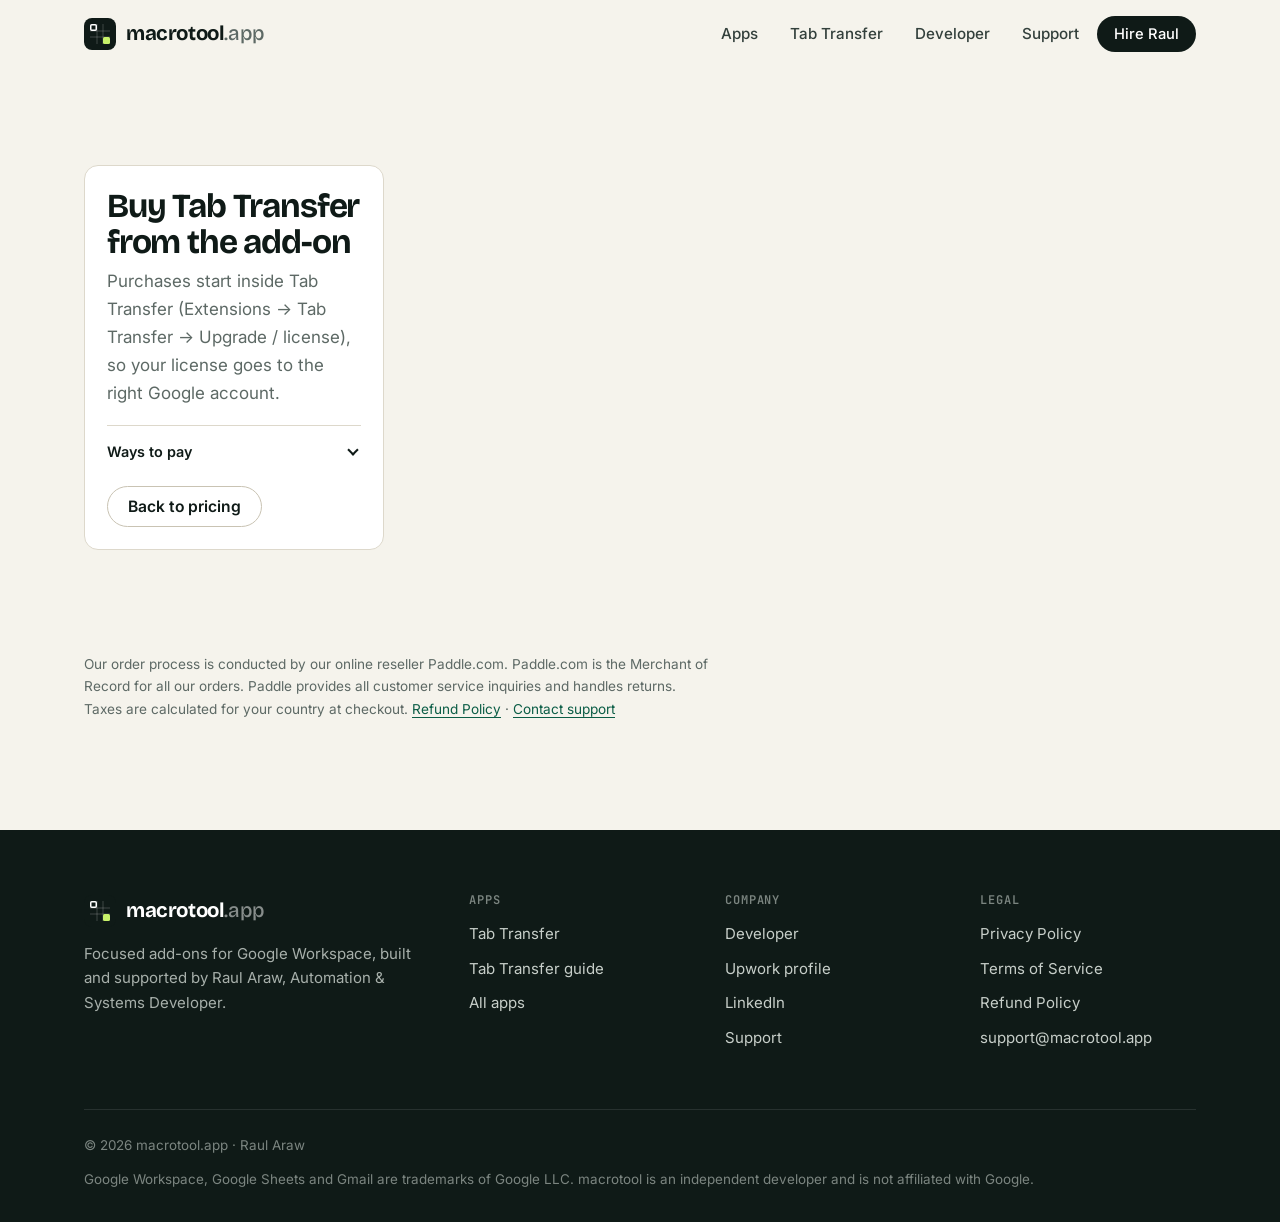
==== commit 2cb3b091: "Checkout: Ways to pay dropdown Co-Authored-By: Claude Opus 5.5 <noreply@anthropic.com> Claude-Sessio" ====
--- a/checkout/index.html
+++ b/checkout/index.html
@@ -51,6 +51,19 @@
   .co-qr p { color: var(--muted); font-size: .88rem; margin: 0 0 14px; }
   .co-qr #qr { display: inline-block; padding: 10px; background: #fff; border-radius: 10px; border: 1px solid var(--line); }
   .co-qr #qr img, .co-qr #qr canvas { display: block; }
+  .co-pm { margin-top: 18px; border-top: 1px solid var(--line); padding-top: 14px; font-size: .9rem; }
+  .co-pm summary { cursor: pointer; font-weight: 600; color: var(--ink); list-style: none; display: flex; justify-content: space-between; align-items: center; }
+  .co-pm summary::-webkit-details-marker { display: none; }
+  .co-pm summary::after { content: ""; width: 8px; height: 8px; border-right: 2px solid currentColor; border-bottom: 2px solid currentColor; transform: rotate(45deg); margin: -4px 4px 0 0; transition: transform .15s; }
+  .co-pm[open] summary::after { transform: rotate(-135deg); margin-top: 4px; }
+  .co-pm ul { list-style: none; margin: 10px 0 0; padding: 0; display: grid; gap: 7px; }
+  .co-pm li { display: flex; justify-content: space-between; gap: 10px; }
+  .co-pm li span { white-space: nowrap; }
+  .co-pm li small { color: var(--muted); text-align: right; }
+  .co-pm li.ok span::before { content: "✓ "; color: var(--green); font-weight: 700; }
+  .co-pm li.no { color: var(--muted); }
+  .co-pm h3 { font-size: .8rem; text-transform: uppercase; letter-spacing: .04em; color: var(--muted); margin: 14px 0 0; }
+  .co-pm p { color: var(--muted); font-size: .82rem; margin: 12px 0 0; }
   .co-fine { margin-top: 28px; color: var(--muted); font-size: .85rem; max-width: 70ch; }
   @media (max-width: 1100px) { .co { grid-template-columns: 280px minmax(0, 1fr); } .co-qr { display: none; } }
   @media (max-width: 760px) { .co { grid-template-columns: 1fr; } }
@@ -69,6 +82,14 @@
             <dt class="total">Total today</dt><dd class="total" id="s-total"></dd>
           </dl>
         </div>
+        <details class="co-pm" id="pm">
+          <summary>Ways to pay</summary>
+          <h3>Available for you</h3>
+          <ul id="pm-ok"></ul>
+          <h3 id="pm-no-h">Other countries and devices</h3>
+          <ul id="pm-no"></ul>
+          <p>The checkout only shows the ways to pay that work for your country and device. Change the country in the checkout to see others.</p>
+        </details>
         <div class="hero-actions" style="margin-top:22px">
           <a class="btn btn-ghost" href="../apps/tab-transfer/#pricing">Back to pricing</a>
         </div>
@@ -88,7 +109,7 @@
 <script>
 (function () {
   // Public Paddle.js client-side tokens (safe to publish; they can only open checkouts).
-  var TOKENS = { live: 'live_4203a94ff4bc2932bb79953df84', sandbox: '' };
+  var TOKENS = { live: 'live_4203a94ff4bc2932bb79953df84', sandbox: 'test_83ecf8a1891cf4d5f1069af11ee' };
   var THANKS = '../apps/tab-transfer/thanks/';
   var fullUrl = location.href;                       // the QR opens this same checkout on a phone
   var q = new URLSearchParams(location.search);
@@ -137,6 +158,41 @@
     $('sum').hidden = false;
   }
 
+  // "Ways to pay": every payment method switched on in Paddle, split by what works for this buyer.
+  var ua = navigator.userAgent || '';
+  var isAndroid = /Android/i.test(ua);
+  var isChrome = /Chrome\//.test(ua) && !/Edg\/|OPR\/|SamsungBrowser/.test(ua) && !/iPhone|iPad/.test(ua);
+  var hasApplePay = !!(window.ApplePaySession && (function () { try { return ApplePaySession.canMakePayments(); } catch (e) { return false; } })());
+  var METHODS = [
+    { name: 'Credit or debit card', where: 'All countries', ok: function () { return true; } },
+    { name: 'PayPal', where: 'Most countries', ok: function () { return true; } },
+    { name: 'Google Pay', where: 'Chrome or Android', ok: function (cc) { return (isChrome || isAndroid) && cc !== 'IN' && cc !== 'TR'; } },
+    { name: 'Apple Pay', where: 'Safari on iPhone, iPad or Mac', ok: function () { return hasApplePay; } },
+    { name: 'iDEAL', where: 'Netherlands', ok: function (cc) { return cc === 'NL'; } },
+    { name: 'Bancontact', where: 'Belgium', ok: function (cc) { return cc === 'BE'; } },
+    { name: 'BLIK', where: 'Poland', ok: function (cc) { return cc === 'PL'; } },
+    { name: 'MB WAY', where: 'Portugal', ok: function (cc) { return cc === 'PT'; } }
+  ];
+  var lastCc = null;
+  function methods(cc) {
+    cc = String(cc || '').toUpperCase();
+    if (cc === lastCc) return;
+    lastCc = cc;
+    var ok = $('pm-ok'), no = $('pm-no');
+    ok.textContent = ''; no.textContent = '';
+    METHODS.forEach(function (m) {
+      var li = document.createElement('li');
+      var name = document.createElement('span'); name.textContent = m.name;
+      var where = document.createElement('small'); where.textContent = m.where;
+      li.appendChild(name); li.appendChild(where);
+      var yes = m.ok(cc);
+      li.className = yes ? 'ok' : 'no';
+      (yes ? ok : no).appendChild(li);
+    });
+    $('pm-no-h').hidden = !no.children.length;
+  }
+  methods('');
+
   if (env === 'sandbox') Paddle.Environment.set('sandbox');
   Paddle.Initialize({
     token: TOKENS[env],
@@ -145,10 +201,12 @@
       if (ev.name === 'checkout.loaded' || ev.name === 'checkout.updated' || ev.name === 'checkout.customer.updated') {
         say('Checkout', '');
         summary(ev.data);
+        var addr = ev.data && ev.data.customer && ev.data.customer.address;
+        if (addr && addr.country_code) methods(addr.country_code);
       }
       if (ev.name === 'checkout.completed') {
         var id = (ev.data && ev.data.transaction_id) || txn;
-        location.href = THANKS + '?txn=' + encodeURIComponent(id);
+        location.href = THANKS + '?txn=' + encodeURIComponent(id) + (env === 'sandbox' ? '&env=sandbox' : '');
       }
       if (ev.name === 'checkout.error') say('Something went wrong', 'No payment was taken. Please try again from Tab Transfer, or email support@macrotool.app.');
     }
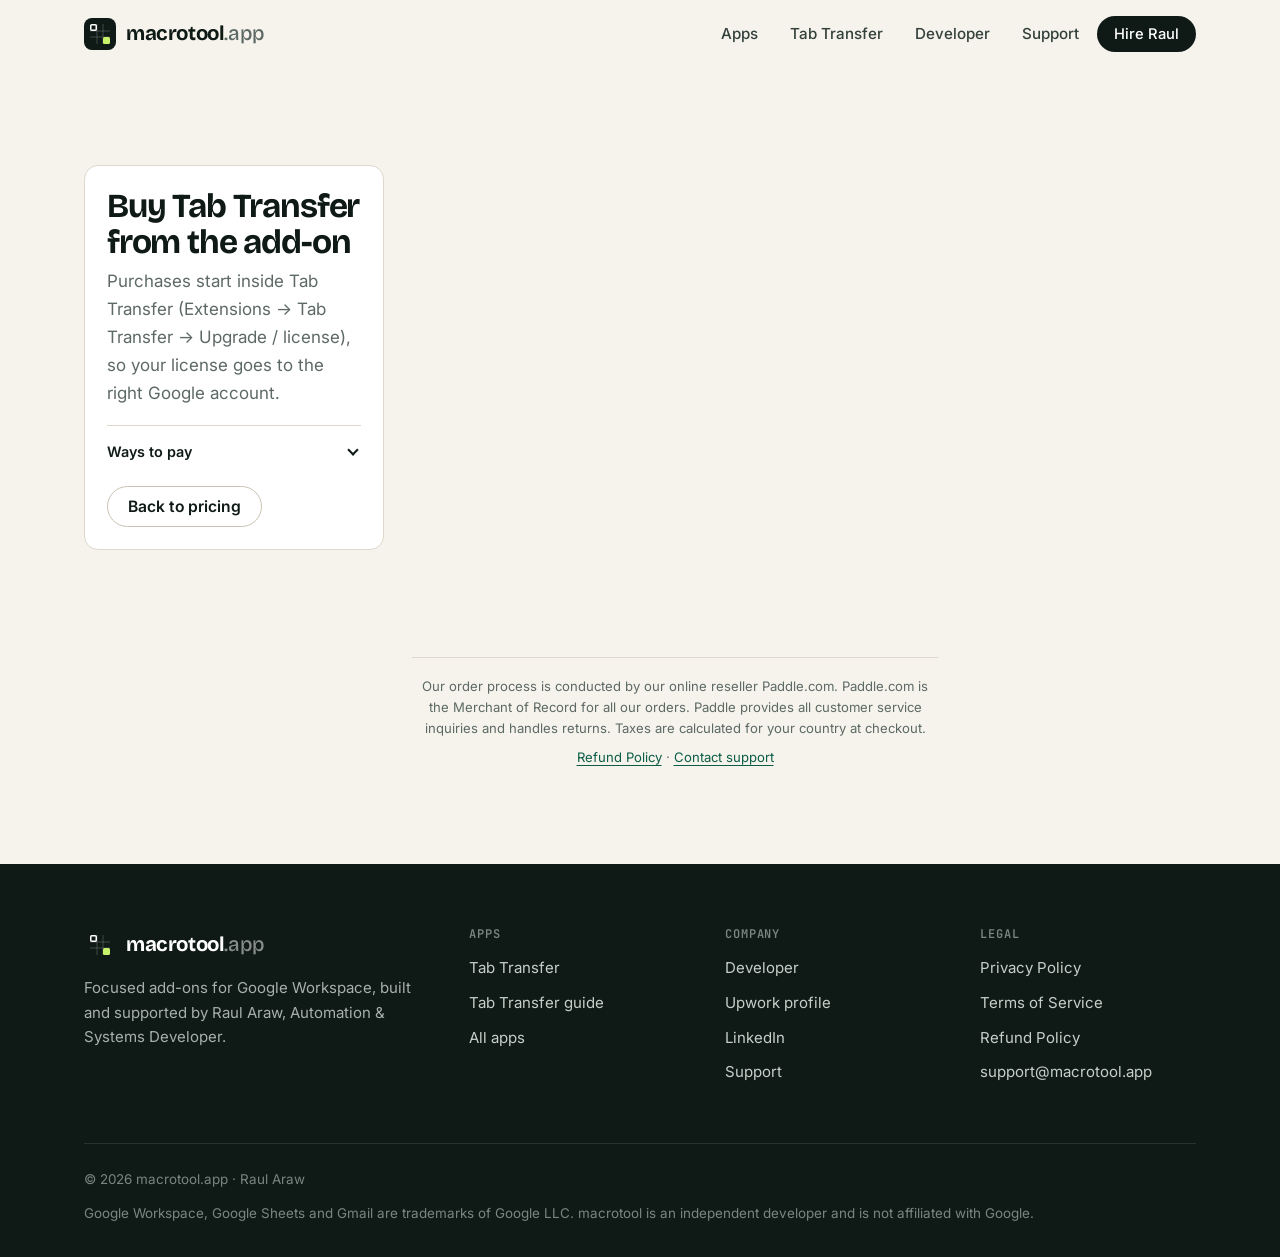
==== commit 49c8255a: "Checkout: fine print under the payment form Co-Authored-By: Claude Opus 5.5 <noreply@anthropic.com> " ====
--- a/checkout/index.html
+++ b/checkout/index.html
@@ -64,8 +64,11 @@
   .co-pm li.no { color: var(--muted); }
   .co-pm h3 { font-size: .8rem; text-transform: uppercase; letter-spacing: .04em; color: var(--muted); margin: 14px 0 0; }
   .co-pm p { color: var(--muted); font-size: .82rem; margin: 12px 0 0; }
-  .co-fine { margin-top: 28px; color: var(--muted); font-size: .85rem; max-width: 70ch; }
+  .co-fine { grid-column: 2; margin: 4px 0 0; padding: 18px 8px 0; border-top: 1px solid var(--line); text-align: center; color: var(--muted); font-size: .82rem; line-height: 1.6; }
+  .co-fine p { margin: 0; }
+  .co-fine p + p { margin-top: 8px; }
   @media (max-width: 1100px) { .co { grid-template-columns: 280px minmax(0, 1fr); } .co-qr { display: none; } }
+  @media (max-width: 760px) { .co-fine { grid-column: auto; } }
   @media (max-width: 760px) { .co { grid-template-columns: 1fr; } }
 </style>
 <section class="section">
@@ -100,8 +103,11 @@
         <p>Scan to finish this purchase on your phone with Apple Pay, Google Pay, PayPal or a card.</p>
         <div id="qr" aria-label="QR code that opens this checkout on your phone"></div>
       </div>
+      <div class="co-fine">
+        <p>Our order process is conducted by our online reseller Paddle.com. Paddle.com is the Merchant of Record for all our orders. Paddle provides all customer service inquiries and handles returns. Taxes are calculated for your country at checkout.</p>
+        <p><a href="../refunds/">Refund Policy</a> &middot; <a href="../support/">Contact support</a></p>
+      </div>
     </div>
-    <p class="co-fine">Our order process is conducted by our online reseller Paddle.com. Paddle.com is the Merchant of Record for all our orders. Paddle provides all customer service inquiries and handles returns. Taxes are calculated for your country at checkout. <a href="../refunds/">Refund Policy</a> &middot; <a href="../support/">Contact support</a></p>
   </div>
 </section>
 <script src="../assets/js/qrcode.min.js"></script>
